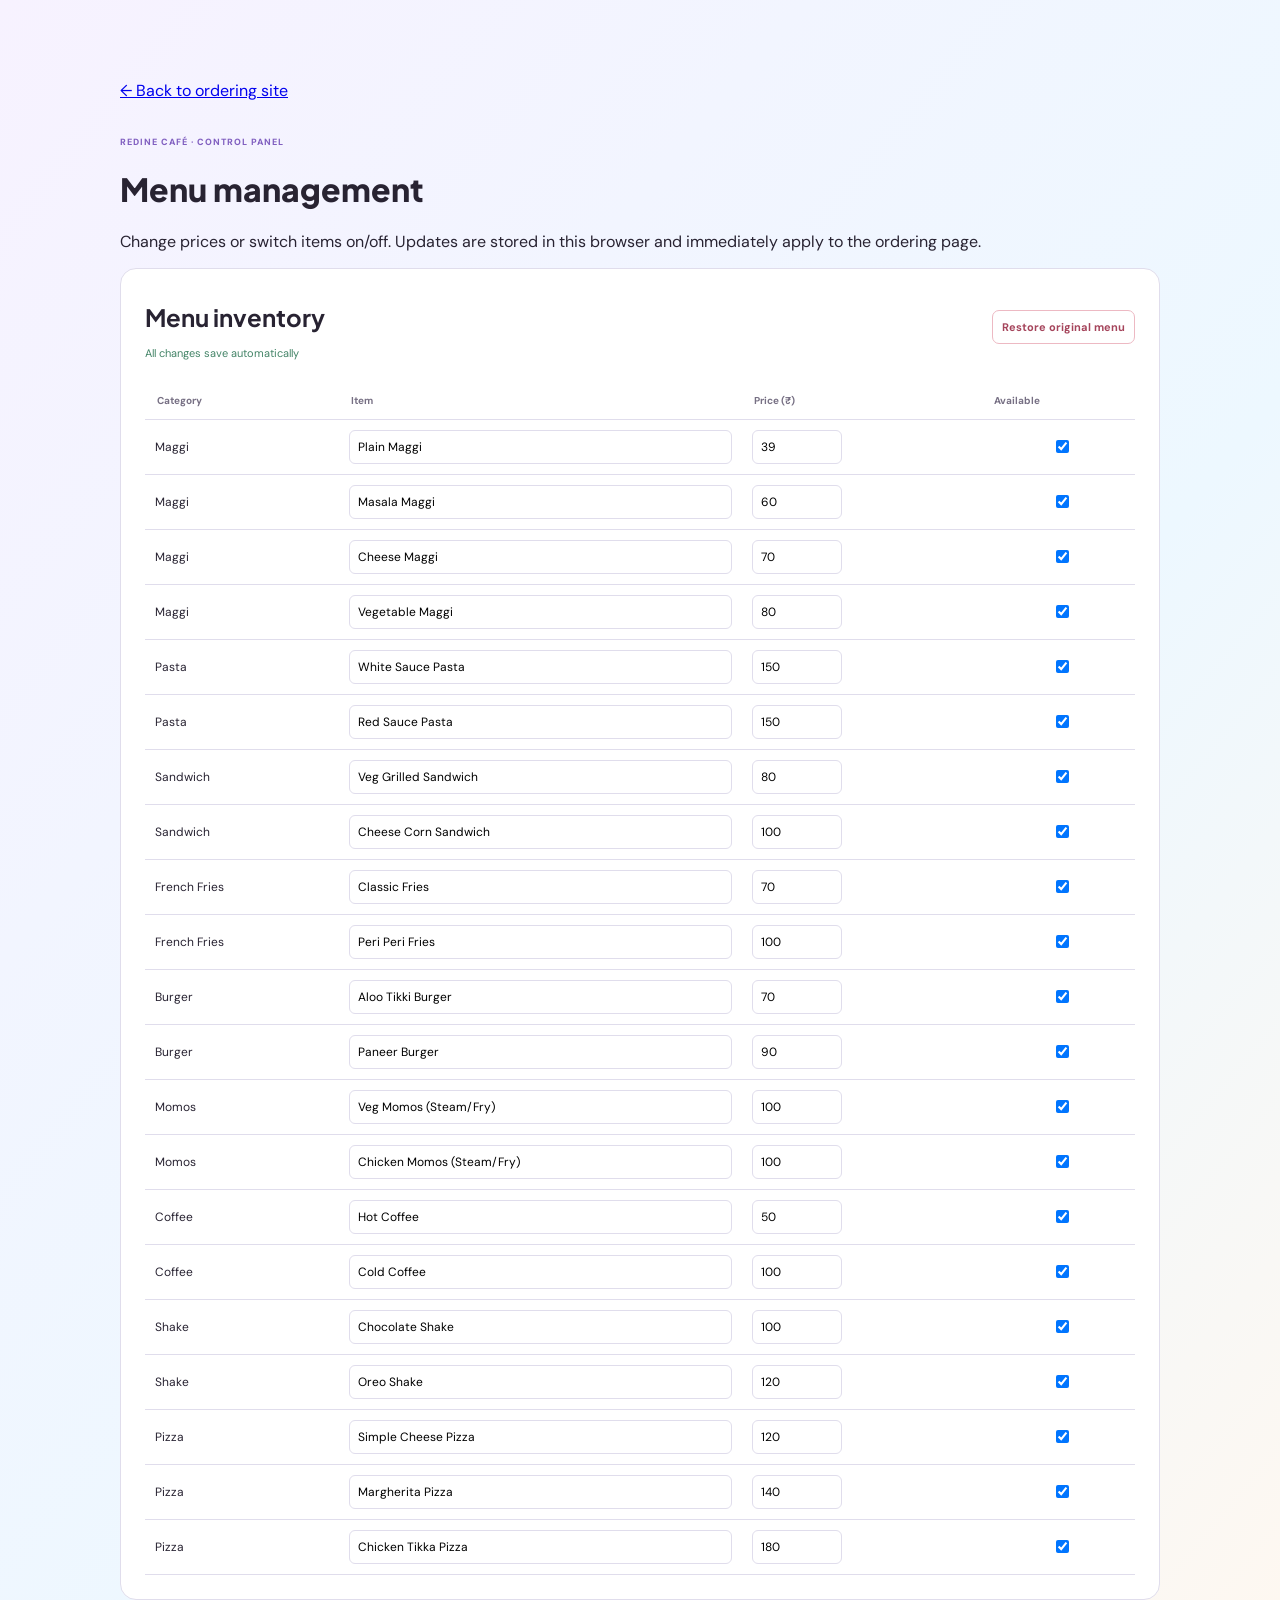
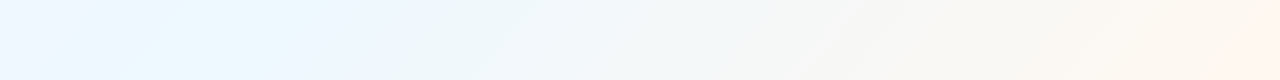
==== admin.html @ c21d53ed "Use glass ordering UI and add menu admin" ====
<!doctype html><html><head><meta name="viewport" content="width=device-width,initial-scale=1"><title>ReDine Admin</title><link rel="preconnect" href="https://fonts.googleapis.com"><link href="https://fonts.googleapis.com/css2?family=DM+Sans:wght@400;600;700&family=Plus+Jakarta+Sans:wght@700;800&display=swap" rel="stylesheet"><link rel="stylesheet" href="style.css"><style>.admin{max-width:1100px;margin:50px auto;padding:30px}.admin h1{font:800 32px 'Plus Jakarta Sans'}.admincard{background:#fff;border:1px solid var(--line);border-radius:16px;padding:24px}.adminhead{display:flex;justify-content:space-between;align-items:center}.reset{border:1px solid #edb9c3;color:#a5445b;background:#fff;border-radius:7px;padding:9px;font:700 11px 'DM Sans'}.table{overflow:auto}table{width:100%;min-width:700px;border-collapse:collapse;margin-top:20px}th{text-align:left;font-size:10px;color:var(--mut);padding:12px;border-bottom:1px solid var(--line)}td{padding:10px;border-bottom:1px solid var(--line);font-size:12px}td input{border:1px solid var(--line);padding:8px;border-radius:6px;font:12px 'DM Sans';width:100%}td input[type=number]{width:90px}.note{color:#438467;font-size:11px}</style></head><body><div class="admin"><a href="index.html">← Back to ordering site</a><p class="tag" style="margin-top:35px">REDINE CAFÉ · CONTROL PANEL</p><h1>Menu management</h1><p>Change prices or switch items on/off. Updates are stored in this browser and immediately apply to the ordering page.</p><section class="admincard"><div class="adminhead"><div><h2>Menu inventory</h2><span class="note" id="note">All changes save automatically</span></div><button class="reset" id="reset">Restore original menu</button></div><div class="table"><table><thead><tr><th>Category</th><th>Item</th><th>Price (₹)</th><th>Available</th></tr></thead><tbody id="rows"></tbody></table></div></section></div><script>const base=[['Maggi','Plain Maggi',39],['Maggi','Masala Maggi',60],['Maggi','Cheese Maggi',70],['Maggi','Vegetable Maggi',80],['Pasta','White Sauce Pasta',150],['Pasta','Red Sauce Pasta',150],['Sandwich','Veg Grilled Sandwich',80],['Sandwich','Cheese Corn Sandwich',100],['French Fries','Classic Fries',70],['French Fries','Peri Peri Fries',100],['Burger','Aloo Tikki Burger',70],['Burger','Paneer Burger',90],['Momos','Veg Momos (Steam/Fry)',100],['Momos','Chicken Momos (Steam/Fry)',100],['Coffee','Hot Coffee',50],['Coffee','Cold Coffee',100],['Shake','Chocolate Shake',100],['Shake','Oreo Shake',120],['Pizza','Simple Cheese Pizza',120],['Pizza','Margherita Pizza',140],['Pizza','Chicken Tikka Pizza',180]];let m=JSON.parse(localStorage.getItem('redineMenu')||'null')||base.map((x,i)=>({id:i,cat:x[0],name:x[1],price:x[2],available:true}));let rows=document.querySelector('#rows');function draw(){rows.innerHTML=m.map(x=>`<tr><td>${x.cat}</td><td><input data-k="name" data-i="${x.id}" value="${x.name}"></td><td><input type="number" data-k="price" data-i="${x.id}" value="${x.price}"></td><td><input type="checkbox" data-k="available" data-i="${x.id}" ${x.available?'checked':''}></td></tr>`).join('')}rows.oninput=rows.onchange=e=>{let x=m.find(x=>x.id==e.target.dataset.i);if(!x)return;x[e.target.dataset.k]=e.target.dataset.k==='price'?+e.target.value:e.target.dataset.k==='available'?e.target.checked:e.target.value;localStorage.setItem('redineMenu',JSON.stringify(m));document.querySelector('#note').textContent='Saved ✓'};document.querySelector('#reset').onclick=()=>{localStorage.removeItem('redineMenu');location.reload()};draw()</script></body></html>
---- style.css ----
:root{--v:#7250c5;--ink:#282332;--mut:#777084;--line:#e0ddec;--glass:#ffffffa8}*{box-sizing:border-box}body{margin:0;background:linear-gradient(130deg,#f7f2ff,#edf8ff 60%,#fff8f0);font-family:DM Sans;color:var(--ink)}header{height:82px;max-width:1440px;margin:auto;padding:0 32px;display:flex;align-items:center;gap:25px;border-bottom:1px solid #fff}.brand{display:flex;gap:9px;align-items:center}.brand span{background:linear-gradient(135deg,#7650c9,#ba93e5);color:#fff;width:36px;height:36px;border-radius:10px;text-align:center;padding-top:7px;font:800 18px 'Plus Jakarta Sans'}.brand b{font:800 16px 'Plus Jakarta Sans'}.brand small,.place small{display:block;font:8px DM Sans;letter-spacing:1px;color:var(--mut)}.place{border-left:1px solid var(--line);padding-left:20px;font-size:14px}.place b{font-size:11px}.place small{letter-spacing:0;font-size:10px}nav{margin-left:auto;display:flex;gap:24px}nav a{font-size:12px;font-weight:700;text-decoration:none;color:#514a60}.bag{border:0;border-radius:9px;background:var(--v);color:white;padding:11px;font:700 12px DM Sans}.bag i{font-style:normal;background:white;color:var(--v);padding:1px 5px;border-radius:99px}.bag em{font-style:normal;opacity:.8}main{max-width:1440px;margin:auto;display:grid;grid-template-columns:210px 1fr 300px;gap:20px;padding:24px 32px}.rail,.cart,.hero,.products article{background:var(--glass);border:1px solid white;border-radius:16px;box-shadow:0 13px 35px #51426314;backdrop-filter:blur(15px)}.rail{padding:18px;height:max-content;position:sticky;top:105px}.rail p,label{font-size:9px;letter-spacing:1.3px;font-weight:800;color:var(--mut)}.cat{width:100%;border:0;background:transparent;text-align:left;padding:10px;border-radius:8px;font:600 12px DM Sans;color:#625c70}.cat.active{background:#e9dffd;color:#5e38a8}.rail footer{border-top:1px solid var(--line);margin-top:15px;padding-top:14px;font-size:11px;color:#257d5f}.rail footer small,.rail footer a{display:block;margin-top:6px;color:var(--mut);font-size:10px;text-decoration:none}.hero{padding:30px;display:grid;grid-template-columns:1fr 220px;gap:20px}.hero h1,h2{font-family:'Plus Jakarta Sans';margin:9px 0}.hero h1{font-size:39px;line-height:1.1}.hero i{font-style:normal;color:var(--v)}.hero p{font-size:12px;color:var(--mut)}.hero span{font-size:9px;color:#6043a2;background:#ece4fc;padding:7px;border-radius:99px}.hero img{width:100%;height:185px;object-fit:cover;border-radius:11px}.head{display:flex;justify-content:space-between;align-items:end;margin:36px 0 15px}.head h2{font-size:23px}.head input{border:1px solid var(--line);border-radius:8px;padding:10px;background:#ffffff91;font:11px DM Sans;width:180px}.products{display:grid;grid-template-columns:repeat(2,1fr);gap:13px}.products article{padding:15px;min-height:155px;display:flex;flex-direction:column}.tag{font-size:9px;color:#805fc0;letter-spacing:1px;font-weight:800}.products h3{font:700 13px 'Plus Jakarta Sans';margin:10px 0}.products p{font-size:10px;color:var(--mut);margin:0}.bottom{margin-top:auto;display:flex;justify-content:space-between;align-items:center}.bottom b{font-size:13px}.add{border:0;background:#e9dffc;color:#5d3aa4;border-radius:8px;width:30px;height:30px;font-size:18px}.cart{height:max-content;position:sticky;top:105px;overflow:hidden}.carthead{padding:18px;display:flex;justify-content:space-between;border-bottom:1px solid var(--line)}.cart h2{font-size:18px;margin:5px 0}.carthead button{border:0;background:none;color:#a55d78;font-size:10px}.cartitems{padding:0 18px;min-height:320px;max-height:390px;overflow:auto}.cartitems>p{text-align:center;font-size:11px;color:var(--mut);line-height:1.8;padding-top:70px}.line{padding:14px 0;border-bottom:1px solid var(--line);font-size:11px}.line b{display:block}.line div{display:flex;justify-content:space-between;margin-top:8px;color:var(--mut)}.line button{border:0;background:none;color:#a55d78;font-size:10px}.bill{background:#eee8f8;padding:18px;font-size:11px;color:#706a7c}.bill>div{display:flex;justify-content:space-between;margin:9px 0}.pay{border-top:1px solid #d5cae8;padding-top:12px}.pay strong{font:800 18px 'Plus Jakarta Sans';color:var(--v)}.order{display:block;background:var(--v);color:#fff;text-decoration:none;border-radius:8px;padding:12px;margin-top:15px;font-size:11px;font-weight:700}.sheet{display:none}@media(max-width:800px){header{height:68px;padding:0 18px}.place,nav{display:none}.bag{margin-left:auto}main{display:block;padding:14px}.rail{position:static;padding:10px;margin-bottom:14px}.rail p,.rail footer{display:none}#cats{display:flex;overflow:auto}.cat{white-space:nowrap;width:auto}.hero{grid-template-columns:1fr}.hero img{display:none}.products{grid-template-columns:1fr}.cart{display:none}.sheet{display:block;position:fixed;bottom:-100%;background:#fff;left:0;right:0;padding:20px;border-radius:18px 18px 0 0;z-index:5;transition:.3s}.sheet.show{bottom:0}.sheet>#close{float:right;border:0;background:none;font-size:25px}}
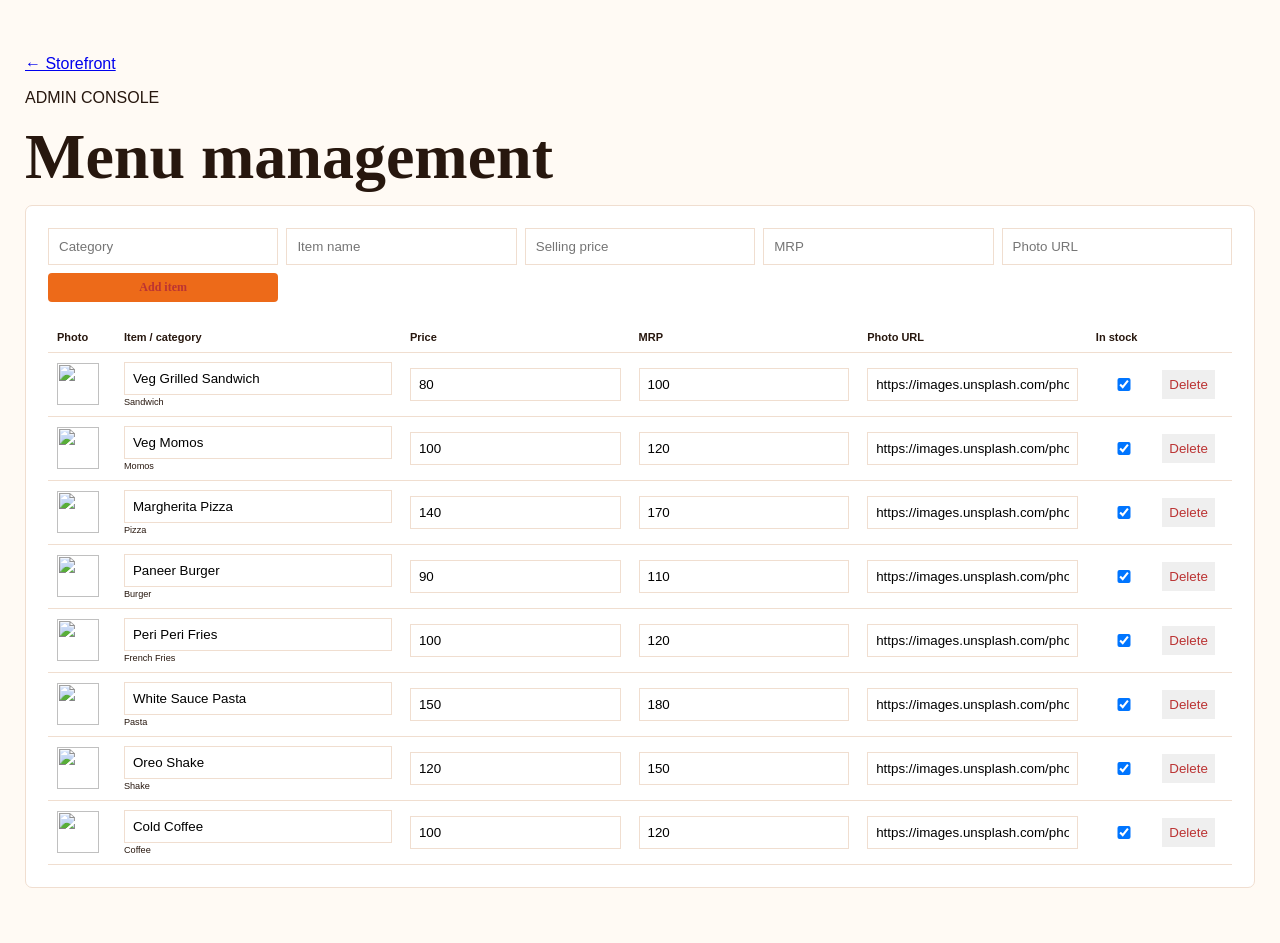
==== commit d1fce1a7: "Expand cafe into multi-page ordering storefront" ====
--- a/admin.html
+++ b/admin.html
@@ -1 +1 @@
-<!doctype html><html><head><meta name="viewport" content="width=device-width,initial-scale=1"><title>ReDine Admin</title><link rel="preconnect" href="https://fonts.googleapis.com"><link href="https://fonts.googleapis.com/css2?family=DM+Sans:wght@400;600;700&family=Plus+Jakarta+Sans:wght@700;800&display=swap" rel="stylesheet"><link rel="stylesheet" href="style.css"><style>.admin{max-width:1100px;margin:50px auto;padding:30px}.admin h1{font:800 32px 'Plus Jakarta Sans'}.admincard{background:#fff;border:1px solid var(--line);border-radius:16px;padding:24px}.adminhead{display:flex;justify-content:space-between;align-items:center}.reset{border:1px solid #edb9c3;color:#a5445b;background:#fff;border-radius:7px;padding:9px;font:700 11px 'DM Sans'}.table{overflow:auto}table{width:100%;min-width:700px;border-collapse:collapse;margin-top:20px}th{text-align:left;font-size:10px;color:var(--mut);padding:12px;border-bottom:1px solid var(--line)}td{padding:10px;border-bottom:1px solid var(--line);font-size:12px}td input{border:1px solid var(--line);padding:8px;border-radius:6px;font:12px 'DM Sans';width:100%}td input[type=number]{width:90px}.note{color:#438467;font-size:11px}</style></head><body><div class="admin"><a href="index.html">← Back to ordering site</a><p class="tag" style="margin-top:35px">REDINE CAFÉ · CONTROL PANEL</p><h1>Menu management</h1><p>Change prices or switch items on/off. Updates are stored in this browser and immediately apply to the ordering page.</p><section class="admincard"><div class="adminhead"><div><h2>Menu inventory</h2><span class="note" id="note">All changes save automatically</span></div><button class="reset" id="reset">Restore original menu</button></div><div class="table"><table><thead><tr><th>Category</th><th>Item</th><th>Price (₹)</th><th>Available</th></tr></thead><tbody id="rows"></tbody></table></div></section></div><script>const base=[['Maggi','Plain Maggi',39],['Maggi','Masala Maggi',60],['Maggi','Cheese Maggi',70],['Maggi','Vegetable Maggi',80],['Pasta','White Sauce Pasta',150],['Pasta','Red Sauce Pasta',150],['Sandwich','Veg Grilled Sandwich',80],['Sandwich','Cheese Corn Sandwich',100],['French Fries','Classic Fries',70],['French Fries','Peri Peri Fries',100],['Burger','Aloo Tikki Burger',70],['Burger','Paneer Burger',90],['Momos','Veg Momos (Steam/Fry)',100],['Momos','Chicken Momos (Steam/Fry)',100],['Coffee','Hot Coffee',50],['Coffee','Cold Coffee',100],['Shake','Chocolate Shake',100],['Shake','Oreo Shake',120],['Pizza','Simple Cheese Pizza',120],['Pizza','Margherita Pizza',140],['Pizza','Chicken Tikka Pizza',180]];let m=JSON.parse(localStorage.getItem('redineMenu')||'null')||base.map((x,i)=>({id:i,cat:x[0],name:x[1],price:x[2],available:true}));let rows=document.querySelector('#rows');function draw(){rows.innerHTML=m.map(x=>`<tr><td>${x.cat}</td><td><input data-k="name" data-i="${x.id}" value="${x.name}"></td><td><input type="number" data-k="price" data-i="${x.id}" value="${x.price}"></td><td><input type="checkbox" data-k="available" data-i="${x.id}" ${x.available?'checked':''}></td></tr>`).join('')}rows.oninput=rows.onchange=e=>{let x=m.find(x=>x.id==e.target.dataset.i);if(!x)return;x[e.target.dataset.k]=e.target.dataset.k==='price'?+e.target.value:e.target.dataset.k==='available'?e.target.checked:e.target.value;localStorage.setItem('redineMenu',JSON.stringify(m));document.querySelector('#note').textContent='Saved ✓'};document.querySelector('#reset').onclick=()=>{localStorage.removeItem('redineMenu');location.reload()};draw()</script></body></html>
+<!doctype html><html><head><meta name="viewport" content="width=device-width,initial-scale=1"><title>ReDine Admin</title><link rel="stylesheet" href="style.css"></head><body><main class="admin"><a href="index.html">← Storefront</a><p>ADMIN CONSOLE</p><h1>Menu management</h1><section class="admincard"><form id="newItem"><input name="cat" placeholder="Category" required><input name="name" placeholder="Item name" required><input name="price" type="number" placeholder="Selling price" required><input name="mrp" type="number" placeholder="MRP" required><input name="image" placeholder="Photo URL"><button class="orange">Add item</button></form><div style="overflow:auto"><table><thead><tr><th>Photo</th><th>Item / category</th><th>Price</th><th>MRP</th><th>Photo URL</th><th>In stock</th><th></th></tr></thead><tbody id="adminRows"></tbody></table></div></section></main><script src="app.js"></script></body></html>
--- a/style.css
+++ b/style.css
@@ -1 +1 @@
-:root{--v:#7250c5;--ink:#282332;--mut:#777084;--line:#e0ddec;--glass:#ffffffa8}*{box-sizing:border-box}body{margin:0;background:linear-gradient(130deg,#f7f2ff,#edf8ff 60%,#fff8f0);font-family:DM Sans;color:var(--ink)}header{height:82px;max-width:1440px;margin:auto;padding:0 32px;display:flex;align-items:center;gap:25px;border-bottom:1px solid #fff}.brand{display:flex;gap:9px;align-items:center}.brand span{background:linear-gradient(135deg,#7650c9,#ba93e5);color:#fff;width:36px;height:36px;border-radius:10px;text-align:center;padding-top:7px;font:800 18px 'Plus Jakarta Sans'}.brand b{font:800 16px 'Plus Jakarta Sans'}.brand small,.place small{display:block;font:8px DM Sans;letter-spacing:1px;color:var(--mut)}.place{border-left:1px solid var(--line);padding-left:20px;font-size:14px}.place b{font-size:11px}.place small{letter-spacing:0;font-size:10px}nav{margin-left:auto;display:flex;gap:24px}nav a{font-size:12px;font-weight:700;text-decoration:none;color:#514a60}.bag{border:0;border-radius:9px;background:var(--v);color:white;padding:11px;font:700 12px DM Sans}.bag i{font-style:normal;background:white;color:var(--v);padding:1px 5px;border-radius:99px}.bag em{font-style:normal;opacity:.8}main{max-width:1440px;margin:auto;display:grid;grid-template-columns:210px 1fr 300px;gap:20px;padding:24px 32px}.rail,.cart,.hero,.products article{background:var(--glass);border:1px solid white;border-radius:16px;box-shadow:0 13px 35px #51426314;backdrop-filter:blur(15px)}.rail{padding:18px;height:max-content;position:sticky;top:105px}.rail p,label{font-size:9px;letter-spacing:1.3px;font-weight:800;color:var(--mut)}.cat{width:100%;border:0;background:transparent;text-align:left;padding:10px;border-radius:8px;font:600 12px DM Sans;color:#625c70}.cat.active{background:#e9dffd;color:#5e38a8}.rail footer{border-top:1px solid var(--line);margin-top:15px;padding-top:14px;font-size:11px;color:#257d5f}.rail footer small,.rail footer a{display:block;margin-top:6px;color:var(--mut);font-size:10px;text-decoration:none}.hero{padding:30px;display:grid;grid-template-columns:1fr 220px;gap:20px}.hero h1,h2{font-family:'Plus Jakarta Sans';margin:9px 0}.hero h1{font-size:39px;line-height:1.1}.hero i{font-style:normal;color:var(--v)}.hero p{font-size:12px;color:var(--mut)}.hero span{font-size:9px;color:#6043a2;background:#ece4fc;padding:7px;border-radius:99px}.hero img{width:100%;height:185px;object-fit:cover;border-radius:11px}.head{display:flex;justify-content:space-between;align-items:end;margin:36px 0 15px}.head h2{font-size:23px}.head input{border:1px solid var(--line);border-radius:8px;padding:10px;background:#ffffff91;font:11px DM Sans;width:180px}.products{display:grid;grid-template-columns:repeat(2,1fr);gap:13px}.products article{padding:15px;min-height:155px;display:flex;flex-direction:column}.tag{font-size:9px;color:#805fc0;letter-spacing:1px;font-weight:800}.products h3{font:700 13px 'Plus Jakarta Sans';margin:10px 0}.products p{font-size:10px;color:var(--mut);margin:0}.bottom{margin-top:auto;display:flex;justify-content:space-between;align-items:center}.bottom b{font-size:13px}.add{border:0;background:#e9dffc;color:#5d3aa4;border-radius:8px;width:30px;height:30px;font-size:18px}.cart{height:max-content;position:sticky;top:105px;overflow:hidden}.carthead{padding:18px;display:flex;justify-content:space-between;border-bottom:1px solid var(--line)}.cart h2{font-size:18px;margin:5px 0}.carthead button{border:0;background:none;color:#a55d78;font-size:10px}.cartitems{padding:0 18px;min-height:320px;max-height:390px;overflow:auto}.cartitems>p{text-align:center;font-size:11px;color:var(--mut);line-height:1.8;padding-top:70px}.line{padding:14px 0;border-bottom:1px solid var(--line);font-size:11px}.line b{display:block}.line div{display:flex;justify-content:space-between;margin-top:8px;color:var(--mut)}.line button{border:0;background:none;color:#a55d78;font-size:10px}.bill{background:#eee8f8;padding:18px;font-size:11px;color:#706a7c}.bill>div{display:flex;justify-content:space-between;margin:9px 0}.pay{border-top:1px solid #d5cae8;padding-top:12px}.pay strong{font:800 18px 'Plus Jakarta Sans';color:var(--v)}.order{display:block;background:var(--v);color:#fff;text-decoration:none;border-radius:8px;padding:12px;margin-top:15px;font-size:11px;font-weight:700}.sheet{display:none}@media(max-width:800px){header{height:68px;padding:0 18px}.place,nav{display:none}.bag{margin-left:auto}main{display:block;padding:14px}.rail{position:static;padding:10px;margin-bottom:14px}.rail p,.rail footer{display:none}#cats{display:flex;overflow:auto}.cat{white-space:nowrap;width:auto}.hero{grid-template-columns:1fr}.hero img{display:none}.products{grid-template-columns:1fr}.cart{display:none}.sheet{display:block;position:fixed;bottom:-100%;background:#fff;left:0;right:0;padding:20px;border-radius:18px 18px 0 0;z-index:5;transition:.3s}.sheet.show{bottom:0}.sheet>#close{float:right;border:0;background:none;font-size:25px}}
+:root{--o:#ed6a19;--d:#27170e;--bg:#fffaf4;--line:#f0ded0}*{box-sizing:border-box}body{margin:0;background:var(--bg);font-family:DM Sans,Arial;color:var(--d)}header{height:76px;background:#fff;display:flex;align-items:center;justify-content:space-between;padding:0 7%;border-bottom:1px solid var(--line)}.logo{font:800 23px 'Playfair Display';text-decoration:none;color:var(--d);position:relative}.logo i,h1 i,h2 i{color:var(--o);font-style:normal}.logo small{display:block;font:8px DM Sans;letter-spacing:1.4px;color:#957969}nav{display:flex;gap:24px}nav a{font-size:12px;font-weight:700;text-decoration:none;color:var(--d)}.cartbtn,.orange{border:0;background:var(--o);color:white;text-decoration:none;padding:12px 16px;border-radius:4px;font:700 12px DM Sans;display:inline-block}.cartbtn b{background:white;color:var(--o);padding:1px 5px;border-radius:99px}.hero{min-height:500px;background:linear-gradient(90deg,#27170eed,#27170e44),url('https://images.unsplash.com/photo-1515003197210-e0cd71810b5f?auto=format&fit=crop&w=1500&q=85') center/cover;display:flex;align-items:center;padding:8% 10%;color:#fff}.hero p,.featured>p,.menuwrap>p,.checkout p,.login p{color:var(--o);font-size:10px;font-weight:800;letter-spacing:1.5px}.hero h1,h1{font:800 clamp(40px,5vw,70px)/1.05 'Playfair Display';margin:15px 0}.hero span{display:block;max-width:420px;line-height:1.7;color:#f5dace;margin-bottom:28px}.why{display:grid;grid-template-columns:repeat(3,1fr);padding:30px 10%;background:white}.why div{border-right:1px solid var(--line);padding:0 30px}.why b,.why small{display:block}.why b{font-size:13px}.why small{font-size:11px;color:#856c5d;margin-top:5px}.featured,.menuwrap{max-width:1180px;margin:auto;padding:75px 25px}.featured h2{font:800 42px 'Playfair Display';margin:10px 0 20px}.drawer{position:fixed;right:-380px;top:0;width:360px;height:100vh;background:#fff;padding:25px;z-index:5;transition:.3s;box-shadow:-6px 0 24px #0002}.drawer.show{right:0}.drawer>button{border:0;background:none;font-size:28px;float:right}.drawer h2{font-family:'Playfair Display'}.drawer .orange{display:block;text-align:center;margin-top:18px}.cartline{display:flex;gap:10px;padding:12px 0;border-bottom:1px solid var(--line)}.cartline img{width:44px;height:44px;object-fit:cover;border-radius:5px}.cartline div{flex:1;font-size:11px}.cartline small{display:block;margin-top:5px}.cartline button{border:0;background:none;color:#c44;font-size:18px}.menuwrap>input{padding:13px;border:1px solid var(--line);width:250px;border-radius:4px}.categories{display:flex;gap:8px;overflow:auto;margin:28px 0}.categories button{border:1px solid var(--line);padding:9px 13px;background:#fff;border-radius:20px;white-space:nowrap;font:700 11px DM Sans}.products{display:grid;grid-template-columns:repeat(4,1fr);gap:18px}.food{background:white;border:1px solid var(--line);border-radius:6px;overflow:hidden}.food>img{width:100%;height:155px;object-fit:cover}.food>div{padding:13px}.food span{font-size:9px;color:var(--o);font-weight:800}.food h3{font-size:13px;margin:7px 0}.food b{font-size:14px}.food del{font-size:10px;color:#a49085}.food button{float:right;border:0;background:#fce4d3;color:var(--o);padding:7px;border-radius:3px;font-weight:800}.checkout{display:grid;grid-template-columns:1fr 350px;max-width:1050px;margin:60px auto;gap:45px}.checkout form,.checkout aside,.login main{background:white;padding:27px;border:1px solid var(--line);border-radius:7px}.checkout label,.login label{font-size:11px;font-weight:700;display:block;margin:15px 0}.checkout input,.checkout select,.checkout textarea,.login input{display:block;width:100%;padding:11px;border:1px solid var(--line);margin-top:6px}.checkout textarea{height:80px}.login{min-height:100vh;display:grid;place-items:center;background:linear-gradient(135deg,#fff4e9,#fff)}.login main{width:min(420px,90%)}.login h1{font-size:40px}.login small{display:block;color:#8b7568;margin-top:20px;font-size:10px}.admin{max-width:1280px;margin:55px auto;padding:0 25px}.admincard{background:#fff;padding:22px;border:1px solid var(--line);border-radius:7px}.admin table{width:100%;border-collapse:collapse;min-width:900px}.admin td,.admin th{padding:9px;border-bottom:1px solid var(--line);font-size:11px;text-align:left}.admin td img{width:42px;height:42px;object-fit:cover}.admin input{padding:8px;border:1px solid var(--line);width:100%}.admin button{border:0;padding:7px;color:#b33}.admin form{display:grid;grid-template-columns:repeat(5,1fr);gap:8px;margin-bottom:20px}.admin form input{padding:10px}@media(max-width:700px){nav{display:none}.products{grid-template-columns:repeat(2,1fr);gap:10px}.food>img{height:120px}.why{grid-template-columns:1fr;padding:20px}.why div{padding:12px;border:0}.checkout{grid-template-columns:1fr;margin:25px 18px}.checkout aside{grid-row:1}.admin form{grid-template-columns:1fr 1fr}.hero{min-height:460px}.drawer{width:92vw}}
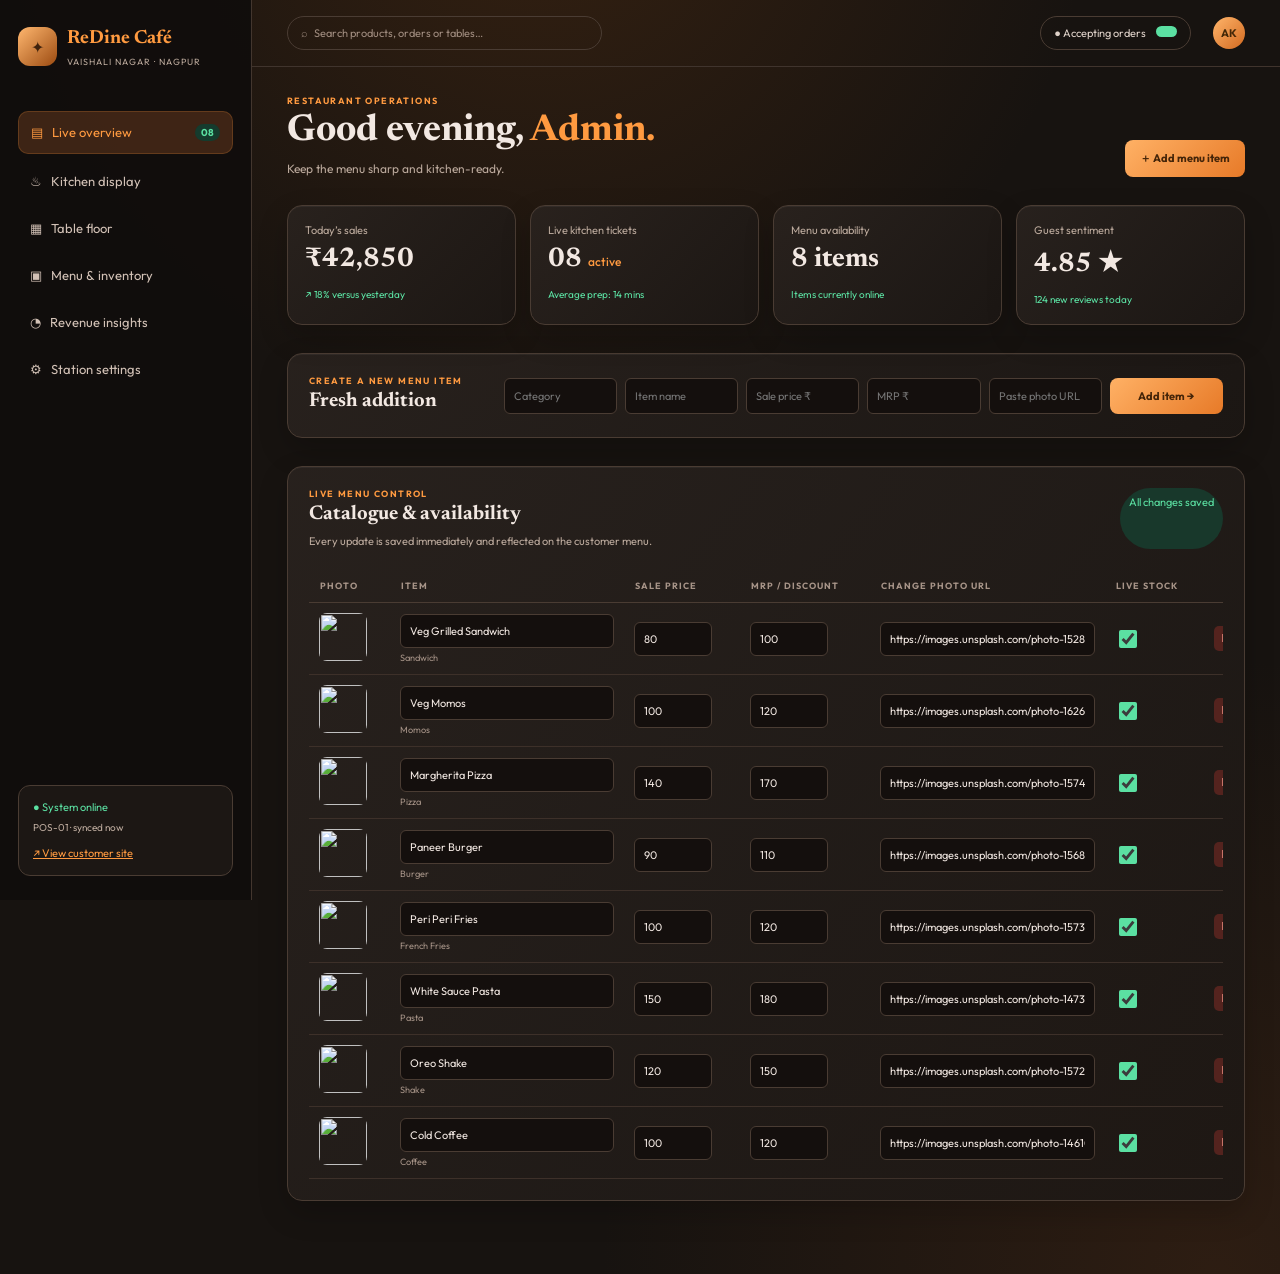
==== commit e9312fa2: "Redesign admin command centre UI" ====
--- a/admin.html
+++ b/admin.html
@@ -1 +1 @@
-<!doctype html><html><head><meta name="viewport" content="width=device-width,initial-scale=1"><title>ReDine Admin</title><link rel="stylesheet" href="style.css"></head><body><main class="admin"><a href="index.html">← Storefront</a><p>ADMIN CONSOLE</p><h1>Menu management</h1><section class="admincard"><form id="newItem"><input name="cat" placeholder="Category" required><input name="name" placeholder="Item name" required><input name="price" type="number" placeholder="Selling price" required><input name="mrp" type="number" placeholder="MRP" required><input name="image" placeholder="Photo URL"><button class="orange">Add item</button></form><div style="overflow:auto"><table><thead><tr><th>Photo</th><th>Item / category</th><th>Price</th><th>MRP</th><th>Photo URL</th><th>In stock</th><th></th></tr></thead><tbody id="adminRows"></tbody></table></div></section></main><script src="app.js"></script></body></html>
+<!doctype html><html><head><meta charset="utf-8"><meta name="viewport" content="width=device-width,initial-scale=1"><title>ReDine Command Centre</title><link rel="preconnect" href="https://fonts.googleapis.com"><link href="https://fonts.googleapis.com/css2?family=Newsreader:opsz,wght@6..72,500;6..72,700&family=Outfit:wght@400;500;600;700&display=swap" rel="stylesheet"><link rel="stylesheet" href="admin.css"></head><body><aside><div class="mark">✦</div><h1>ReDine Café</h1><small>VAISHALI NAGAR · NAGPUR</small><nav><a class="active">▤ &nbsp; Live overview <b>08</b></a><a>♨ &nbsp; Kitchen display</a><a>▦ &nbsp; Table floor</a><a>▣ &nbsp; Menu & inventory</a><a>◔ &nbsp; Revenue insights</a><a>⚙ &nbsp; Station settings</a></nav><div class="sidebottom"><span>● System online</span><small>POS-01 · synced now</small><a href="index.html">↗ View customer site</a></div></aside><main><header><div class="search">⌕ &nbsp; Search products, orders or tables…</div><div class="online">● Accepting orders <i></i></div><div class="manager">AK</div></header><section class="top"><div><p>RESTAURANT OPERATIONS</p><h2>Good evening, <em>Admin.</em></h2><span>Keep the menu sharp and kitchen-ready.</span></div><button class="addtop" onclick="document.querySelector('#newItem input[name=name]').focus()">＋ Add menu item</button></section><section class="metrics"><article><span>Today’s sales</span><b>₹42,850</b><small>↗ 18% versus yesterday</small></article><article><span>Live kitchen tickets</span><b>08 <i>active</i></b><small>Average prep: 14 mins</small></article><article><span>Menu availability</span><b id="available">—</b><small>Items currently online</small></article><article><span>Guest sentiment</span><b>4.85 ★</b><small>124 new reviews today</small></article></section><section class="panel addpanel"><div><p>CREATE A NEW MENU ITEM</p><h3>Fresh addition</h3></div><form id="newItem"><input name="cat" placeholder="Category" required><input name="name" placeholder="Item name" required><input name="price" type="number" placeholder="Sale price ₹" required><input name="mrp" type="number" placeholder="MRP ₹" required><input name="image" placeholder="Paste photo URL"><button>Add item →</button></form></section><section class="panel inventory"><div class="title"><div><p>LIVE MENU CONTROL</p><h3>Catalogue & availability</h3><small>Every update is saved immediately and reflected on the customer menu.</small></div><span id="saved">All changes saved</span></div><div class="tablewrap"><table><thead><tr><th>PHOTO</th><th>ITEM</th><th>SALE PRICE</th><th>MRP / DISCOUNT</th><th>CHANGE PHOTO URL</th><th>LIVE STOCK</th><th></th></tr></thead><tbody id="adminRows"></tbody></table></div></section></main><script src="app.js"></script><script>setTimeout(()=>document.querySelector('#available').textContent=[...document.querySelectorAll('#adminRows input[type=checkbox]')].filter(x=>x.checked).length+' items',50)</script></body></html>
--- a/admin.css
+++ b/admin.css
@@ -0,0 +1 @@
+:root{--bg:#171310;--line:#4a3c33;--text:#f2e8e2;--muted:#bba99c;--amber:#ff9a40;--mint:#5be0a2}*{box-sizing:border-box}body{margin:0;min-height:100vh;background:radial-gradient(circle at 42% -10%,#703c1355,transparent 35%),radial-gradient(circle at 95% 100%,#6b391944,transparent 35%),var(--bg);color:var(--text);font-family:Outfit;display:flex}aside{position:fixed;width:252px;inset:0 auto 0 0;padding:27px 18px;background:#110e0ceb;border-right:1px solid #43362e}.mark{float:left;width:39px;height:39px;display:grid;place-items:center;border-radius:12px;margin-right:10px;background:linear-gradient(135deg,#ffb76f,#9c4b11);color:#3f220d}aside h1{font:700 19px Newsreader;margin:2px 0 1px;color:var(--amber)}aside>small{font-size:9px;color:var(--muted);letter-spacing:1px}aside nav{margin-top:42px;display:grid;gap:7px}aside nav a{padding:12px;border-radius:10px;color:#d2c1b6;font-size:13px}aside nav .active{background:#663b1f88;border:1px solid #b56a2c55;color:var(--amber)}aside nav b{float:right;background:#153b2d;color:var(--mint);padding:2px 6px;border-radius:99px;font-size:10px}.sidebottom{position:absolute;bottom:24px;left:18px;right:18px;padding:14px;background:#1c1714;border:1px solid var(--line);border-radius:12px}.sidebottom span{display:block;color:var(--mint);font-size:11px}.sidebottom small{display:block;color:var(--muted);font-size:10px;margin:7px 0}.sidebottom a{color:var(--amber);font-size:11px}main{margin-left:252px;width:calc(100% - 252px);padding-bottom:45px}header{height:67px;border-bottom:1px solid #40342d;display:flex;align-items:center;padding:0 35px;gap:22px}.search{width:315px;border:1px solid var(--line);border-radius:99px;padding:9px 13px;color:#9f8b7e;font-size:11px}.online{margin-left:auto;color:#ded1c8;font-size:11px;padding:9px 13px;border:1px solid var(--line);border-radius:99px}.online i{display:inline-block;width:21px;height:11px;background:var(--mint);border-radius:99px;margin-left:8px}.manager{background:linear-gradient(135deg,#ffb56b,#d26a20);width:32px;height:32px;border-radius:50%;display:grid;place-items:center;font-size:11px;color:#442808;font-weight:bold}.top,.metrics,.panel{margin:28px 35px}.top{display:flex;justify-content:space-between;align-items:end}.top p,.panel p{color:var(--amber);letter-spacing:1.4px;font-size:9px;font-weight:700;margin:0}.top h2{font:700 37px Newsreader;margin:7px 0}.top em{color:var(--amber);font-style:normal}.top span{font-size:12px;color:var(--muted)}.addtop,.addpanel button{border:0;border-radius:8px;background:linear-gradient(135deg,#ffb165,#e77a28);padding:11px 15px;font:700 11px Outfit;color:#452509}.metrics{display:grid;grid-template-columns:repeat(4,1fr);gap:14px}.metrics article,.panel{background:linear-gradient(130deg,#2a231fdf,#1c1714d9);border:1px solid #4a3c33;border-radius:15px;box-shadow:inset 0 1px #ffffff0c,0 12px 30px #0003}.metrics article{padding:17px}.metrics span{display:block;font-size:11px;color:var(--muted)}.metrics b{display:block;font:700 27px Newsreader;margin:9px 0}.metrics b i{font:500 12px Outfit;color:var(--amber)}.metrics small{color:var(--mint);font-size:10px}.panel{padding:21px}.addpanel{display:flex;gap:25px;align-items:center}.addpanel>div{width:170px}.panel h3{font:700 20px Newsreader;margin:5px 0}.addpanel form{display:grid;grid-template-columns:repeat(6,1fr);gap:8px;flex:1}.addpanel input,td input{min-width:0;border:1px solid var(--line);border-radius:6px;padding:9px;background:#140f0d;color:var(--text);font:11px Outfit}.title{display:flex;justify-content:space-between}.title small{color:var(--muted);font-size:11px}.title>span{color:var(--mint);font-size:11px;background:#18382b;padding:7px 9px;border-radius:99px}.tablewrap{overflow:auto;margin-top:20px}table{width:100%;min-width:970px;border-collapse:collapse}th{text-align:left;color:#a79488;font-size:9px;letter-spacing:1px;padding:11px;border-bottom:1px solid var(--line)}td{padding:10px;border-bottom:1px solid #3d3029;font-size:11px}td img{width:48px;height:48px;border-radius:8px;object-fit:cover}td small{display:block;color:#a79488;margin-top:4px}td input{width:100%}td input[type=number]{width:78px}td input[type=checkbox]{width:18px;height:18px;accent-color:var(--mint)}td button{border:0;color:#ff9b8d;background:#54231e;padding:7px;border-radius:5px;font-size:10px}@media(max-width:900px){aside{width:70px;padding:20px 10px}aside h1,aside>small,aside nav a:not(.active),.sidebottom{display:none}aside nav{margin-top:50px}aside nav .active{font-size:0}main{margin-left:70px;width:calc(100% - 70px)}.metrics{grid-template-columns:repeat(2,1fr)}.addpanel{display:block}.addpanel form{margin-top:15px}}@media(max-width:600px){main{margin-left:0;width:100%}aside{display:none}header{padding:0 16px}.search{width:200px}.top,.metrics,.panel{margin:20px 15px}.top h2{font-size:30px}.metrics{grid-template-columns:1fr}.addpanel form{grid-template-columns:1fr 1fr}.online{display:none}}
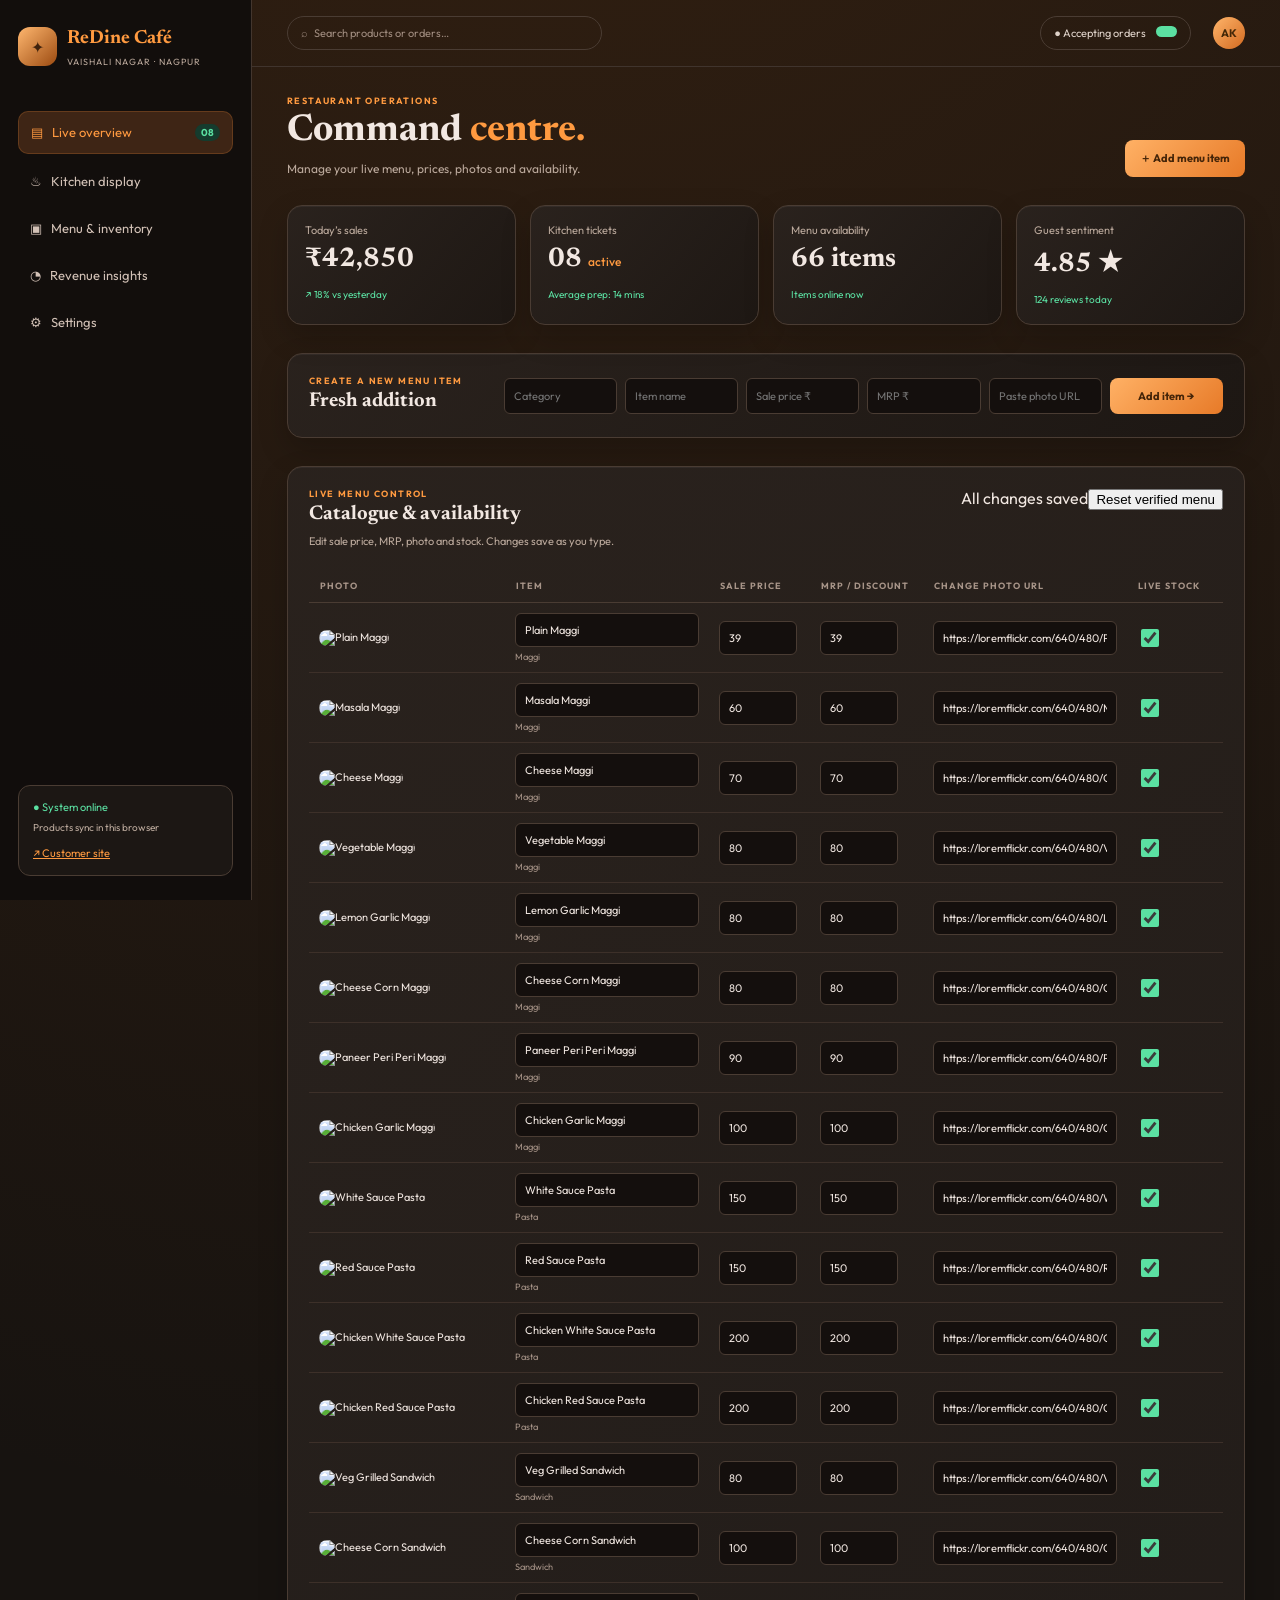
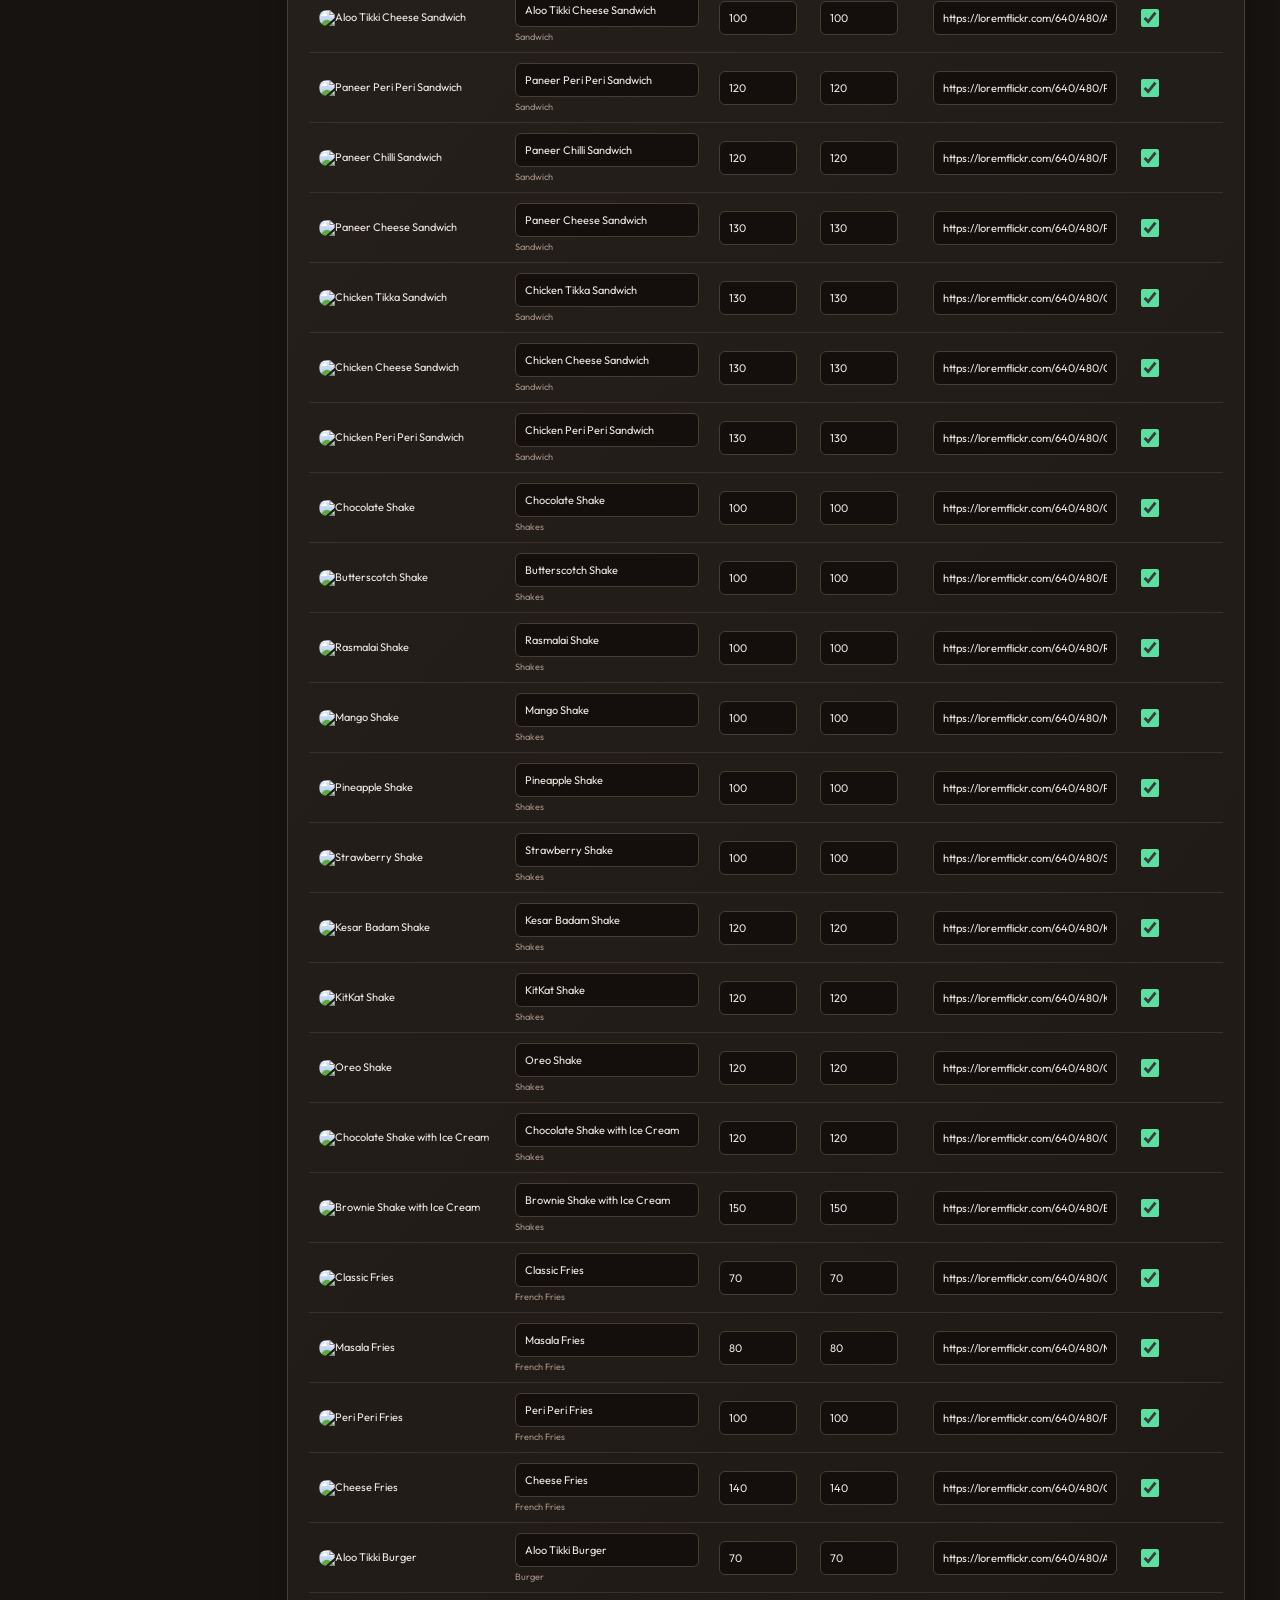
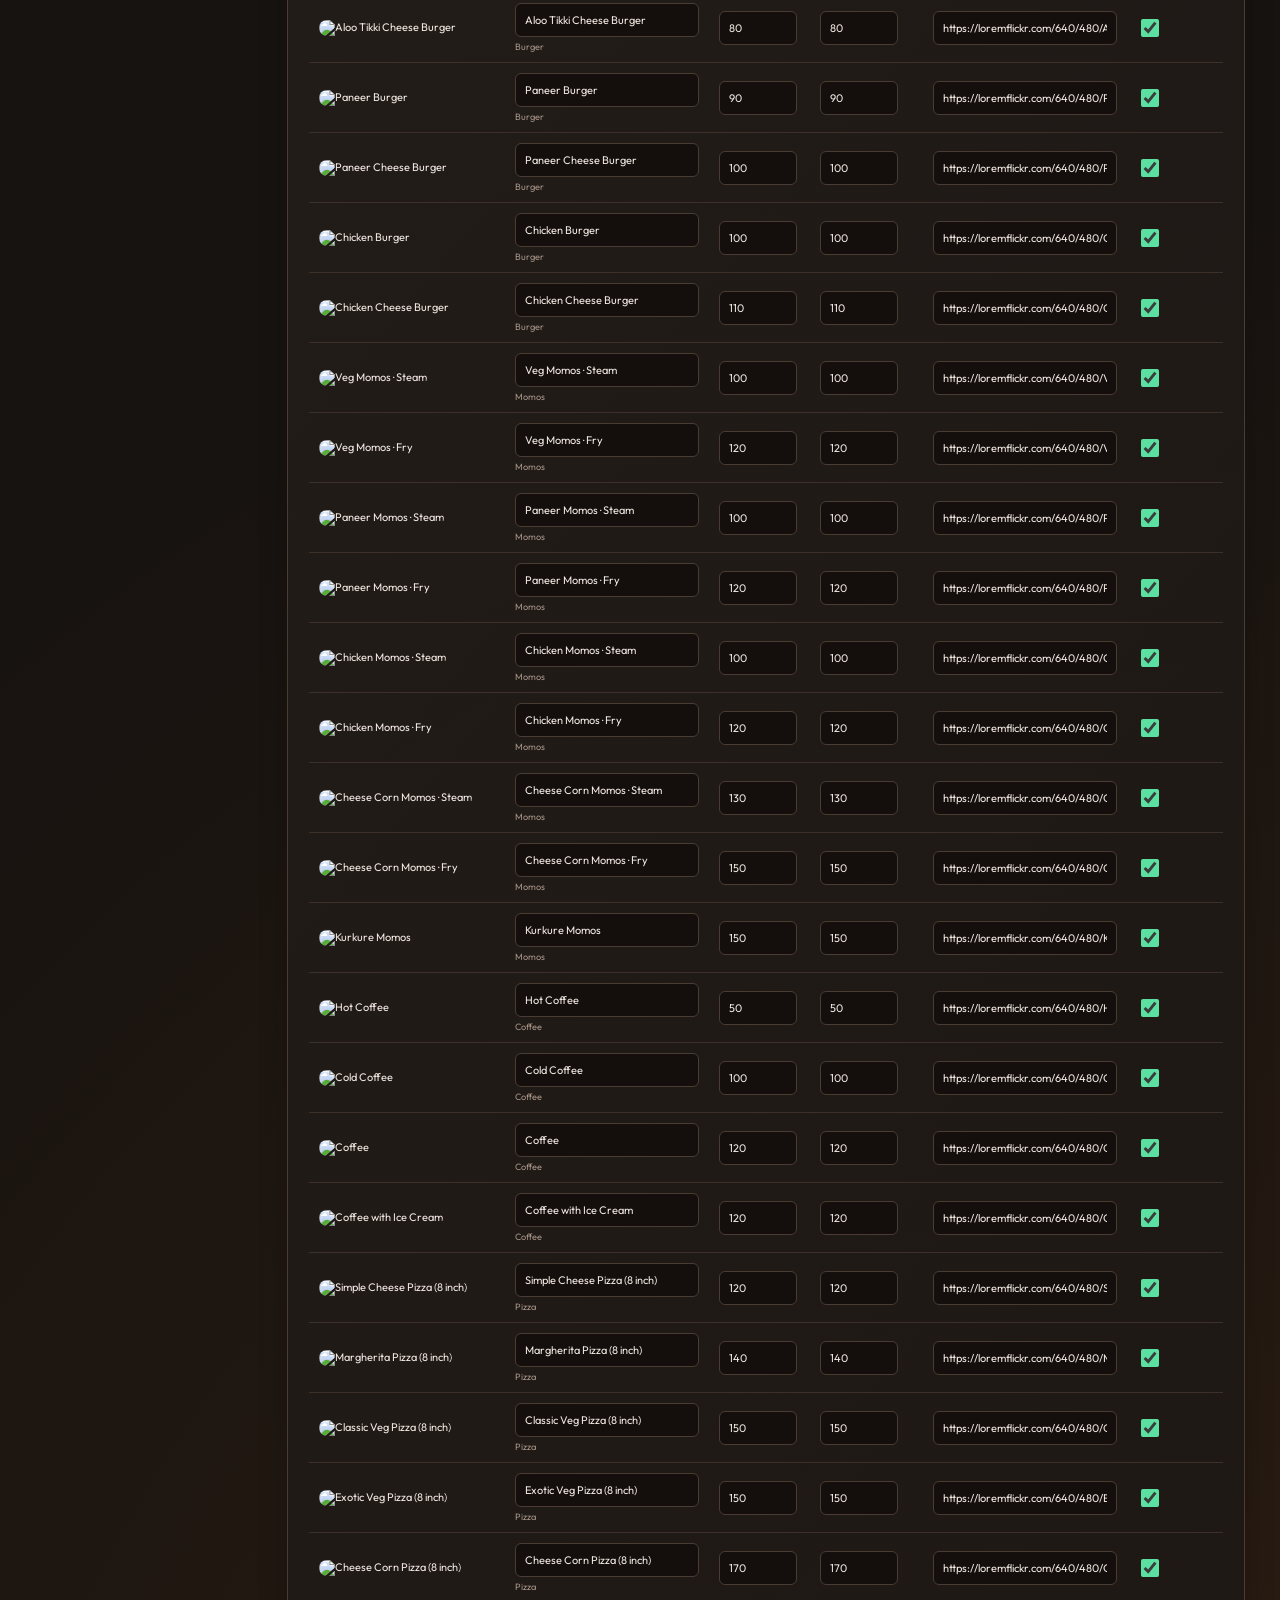
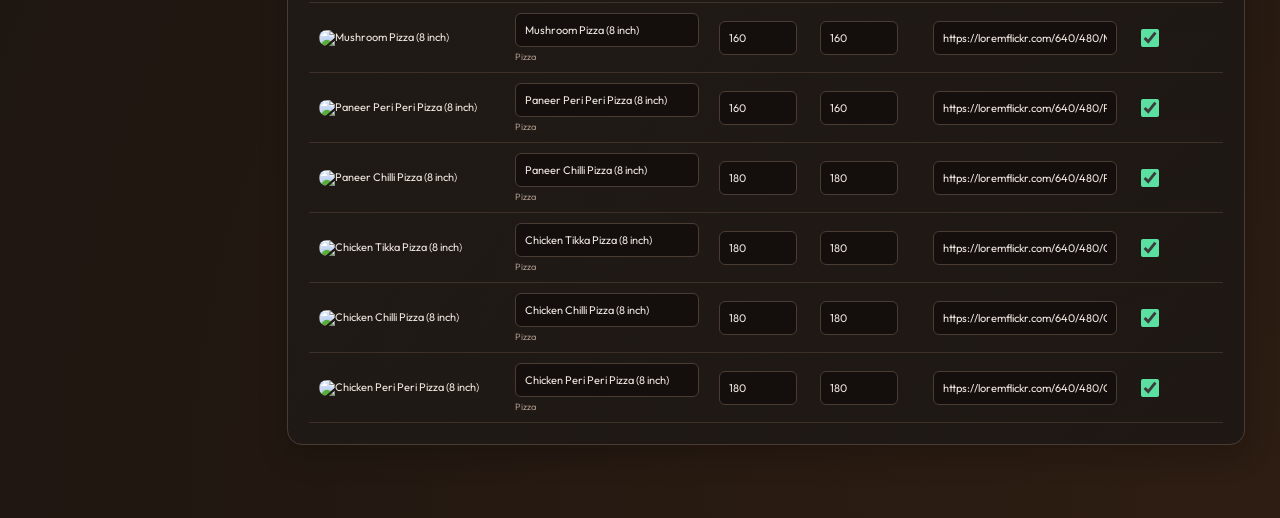
==== commit f4d1ce91: "Repair menu buttons checkout and admin controls" ====
--- a/admin.html
+++ b/admin.html
@@ -1 +1 @@
-<!doctype html><html><head><meta charset="utf-8"><meta name="viewport" content="width=device-width,initial-scale=1"><title>ReDine Command Centre</title><link rel="preconnect" href="https://fonts.googleapis.com"><link href="https://fonts.googleapis.com/css2?family=Newsreader:opsz,wght@6..72,500;6..72,700&family=Outfit:wght@400;500;600;700&display=swap" rel="stylesheet"><link rel="stylesheet" href="admin.css"></head><body><aside><div class="mark">✦</div><h1>ReDine Café</h1><small>VAISHALI NAGAR · NAGPUR</small><nav><a class="active">▤ &nbsp; Live overview <b>08</b></a><a>♨ &nbsp; Kitchen display</a><a>▦ &nbsp; Table floor</a><a>▣ &nbsp; Menu & inventory</a><a>◔ &nbsp; Revenue insights</a><a>⚙ &nbsp; Station settings</a></nav><div class="sidebottom"><span>● System online</span><small>POS-01 · synced now</small><a href="index.html">↗ View customer site</a></div></aside><main><header><div class="search">⌕ &nbsp; Search products, orders or tables…</div><div class="online">● Accepting orders <i></i></div><div class="manager">AK</div></header><section class="top"><div><p>RESTAURANT OPERATIONS</p><h2>Good evening, <em>Admin.</em></h2><span>Keep the menu sharp and kitchen-ready.</span></div><button class="addtop" onclick="document.querySelector('#newItem input[name=name]').focus()">＋ Add menu item</button></section><section class="metrics"><article><span>Today’s sales</span><b>₹42,850</b><small>↗ 18% versus yesterday</small></article><article><span>Live kitchen tickets</span><b>08 <i>active</i></b><small>Average prep: 14 mins</small></article><article><span>Menu availability</span><b id="available">—</b><small>Items currently online</small></article><article><span>Guest sentiment</span><b>4.85 ★</b><small>124 new reviews today</small></article></section><section class="panel addpanel"><div><p>CREATE A NEW MENU ITEM</p><h3>Fresh addition</h3></div><form id="newItem"><input name="cat" placeholder="Category" required><input name="name" placeholder="Item name" required><input name="price" type="number" placeholder="Sale price ₹" required><input name="mrp" type="number" placeholder="MRP ₹" required><input name="image" placeholder="Paste photo URL"><button>Add item →</button></form></section><section class="panel inventory"><div class="title"><div><p>LIVE MENU CONTROL</p><h3>Catalogue & availability</h3><small>Every update is saved immediately and reflected on the customer menu.</small></div><span id="saved">All changes saved</span></div><div class="tablewrap"><table><thead><tr><th>PHOTO</th><th>ITEM</th><th>SALE PRICE</th><th>MRP / DISCOUNT</th><th>CHANGE PHOTO URL</th><th>LIVE STOCK</th><th></th></tr></thead><tbody id="adminRows"></tbody></table></div></section></main><script src="app.js"></script><script>setTimeout(()=>document.querySelector('#available').textContent=[...document.querySelectorAll('#adminRows input[type=checkbox]')].filter(x=>x.checked).length+' items',50)</script></body></html>
+<!doctype html><html><head><meta charset="utf-8"><meta name="viewport" content="width=device-width,initial-scale=1"><title>ReDine Admin</title><link href="https://fonts.googleapis.com/css2?family=Newsreader:opsz,wght@6..72,500;6..72,700&family=Outfit:wght@400;500;600;700&display=swap" rel="stylesheet"><link rel="stylesheet" href="admin.css"></head><body><aside><div class="mark">✦</div><h1>ReDine Café</h1><small>VAISHALI NAGAR · NAGPUR</small><nav><a class="active">▤ &nbsp; Live overview <b>08</b></a><a>♨ &nbsp; Kitchen display</a><a>▣ &nbsp; Menu & inventory</a><a>◔ &nbsp; Revenue insights</a><a>⚙ &nbsp; Settings</a></nav><div class="sidebottom"><span>● System online</span><small>Products sync in this browser</small><a href="/">↗ Customer site</a></div></aside><main><header><div class="search">⌕ &nbsp; Search products or orders…</div><div class="online">● Accepting orders <i></i></div><div class="manager">AK</div></header><section class="top"><div><p>RESTAURANT OPERATIONS</p><h2>Command <em>centre.</em></h2><span>Manage your live menu, prices, photos and availability.</span></div><button class="addtop" id="focusAdd">＋ Add menu item</button></section><section class="metrics"><article><span>Today’s sales</span><b>₹42,850</b><small>↗ 18% vs yesterday</small></article><article><span>Kitchen tickets</span><b>08 <i>active</i></b><small>Average prep: 14 mins</small></article><article><span>Menu availability</span><b id="available">—</b><small>Items online now</small></article><article><span>Guest sentiment</span><b>4.85 ★</b><small>124 reviews today</small></article></section><section class="panel addpanel"><div><p>CREATE A NEW MENU ITEM</p><h3>Fresh addition</h3></div><form id="newItem"><input name="cat" placeholder="Category" required><input name="name" placeholder="Item name" required><input name="price" type="number" placeholder="Sale price ₹" required><input name="mrp" type="number" placeholder="MRP ₹" required><input name="image" placeholder="Paste photo URL"><button>Add item →</button></form></section><section class="panel inventory"><div class="title"><div><p>LIVE MENU CONTROL</p><h3>Catalogue & availability</h3><small>Edit sale price, MRP, photo and stock. Changes save as you type.</small></div><div><span id="saved">All changes saved</span><button class="resetadmin" id="resetAdmin">Reset verified menu</button></div></div><div class="tablewrap"><table><thead><tr><th>PHOTO</th><th>ITEM</th><th>SALE PRICE</th><th>MRP / DISCOUNT</th><th>CHANGE PHOTO URL</th><th>LIVE STOCK</th><th></th></tr></thead><tbody id="adminRows"></tbody></table></div></section></main><script src="fix-menu.js"></script><script src="app.js"></script><script>const count=()=>document.querySelector('#available').textContent=[...document.querySelectorAll('#adminRows input[type=checkbox]')].filter(x=>x.checked).length+' items';setTimeout(count,100);document.querySelector('#focusAdd').onclick=()=>document.querySelector('#newItem input[name=name]').focus();document.querySelector('#resetAdmin').onclick=()=>{if(confirm('Reset your menu to the verified starting catalogue?')){localStorage.removeItem('redineProducts');localStorage.removeItem('redineCart');location.reload()}}</script></body></html>
